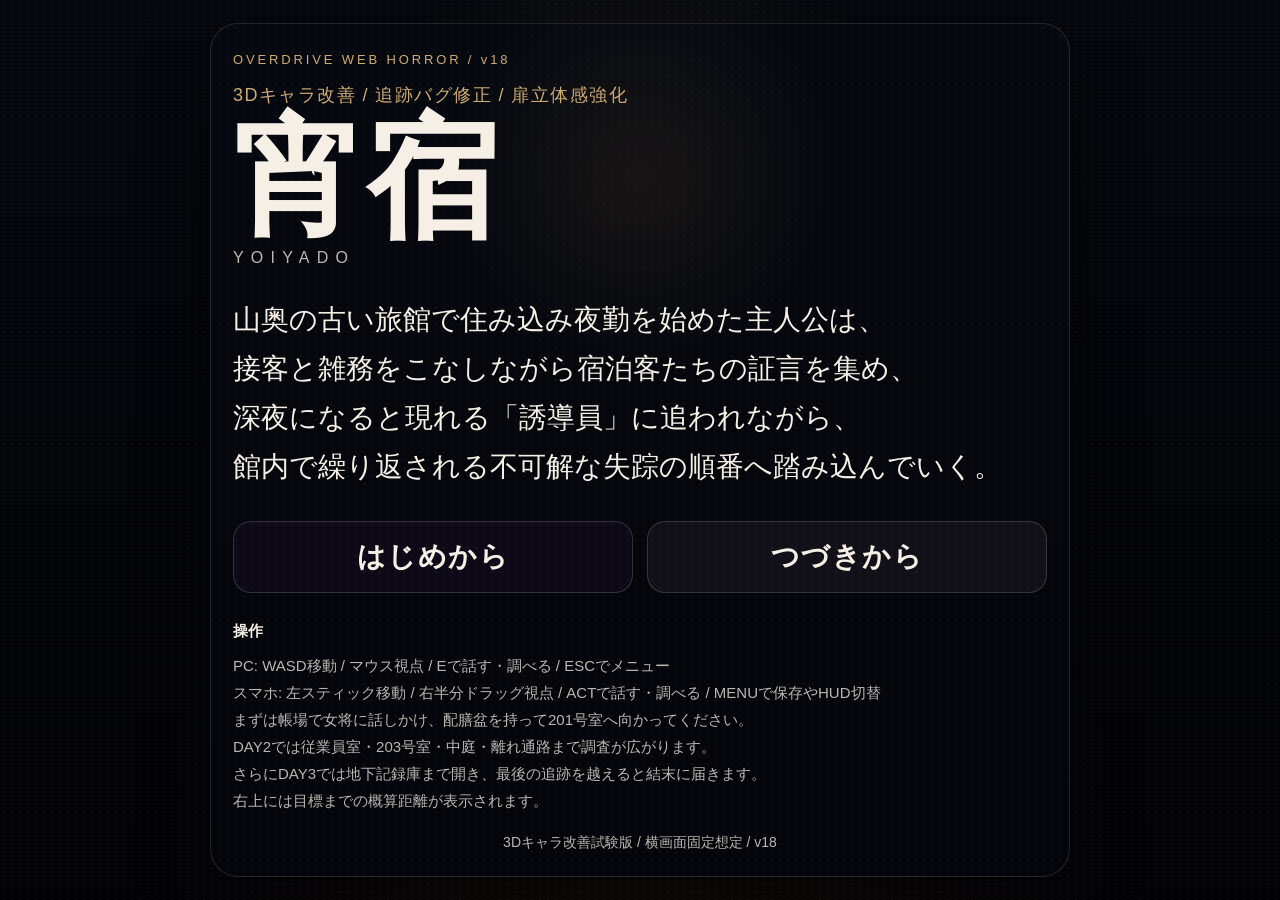
==== index.html @ 5b84409f "Add files via upload" ====
<!DOCTYPE html>
<html lang="ja">
<head>
  <meta charset="UTF-8" />
  <meta name="viewport" content="width=device-width, initial-scale=1.0, minimum-scale=1.0, maximum-scale=1.0, user-scalable=no, viewport-fit=cover, shrink-to-fit=no" />
  <title>宵宿 v18 Overdrive Web</title>
  <link rel="stylesheet" href="styles.css" />
</head>
<body class="title-body">
  <div class="title-screen-fixed">
    <div class="title-shell-fixed title-shell-v15">
      <div class="title-kicker">OVERDRIVE WEB HORROR / v18</div>
      <div class="title-sub">3Dキャラ改善 / 追跡バグ修正 / 扉立体感強化</div>
      <h1 class="title-logo">宵宿</h1>
      <div class="title-roman">YOIYADO</div>
      <p class="title-copy">
        山奥の古い旅館で住み込み夜勤を始めた主人公は、<br>
        接客と雑務をこなしながら宿泊客たちの証言を集め、<br>
        深夜になると現れる「誘導員」に追われながら、<br>
        館内で繰り返される不可解な失踪の順番へ踏み込んでいく。
      </p>
      <div class="title-actions">
        <a class="title-btn primary" href="play.html">はじめから</a>
        <a class="title-btn" href="play.html?continue=1">つづきから</a>
      </div>
      <div class="title-howto">
        <div class="title-howto-label">操作</div>
        PC: WASD移動 / マウス視点 / Eで話す・調べる / ESCでメニュー<br>
        スマホ: 左スティック移動 / 右半分ドラッグ視点 / ACTで話す・調べる / MENUで保存やHUD切替<br>
        まずは帳場で女将に話しかけ、配膳盆を持って201号室へ向かってください。<br>
        DAY2では従業員室・203号室・中庭・離れ通路まで調査が広がります。<br>
        さらにDAY3では地下記録庫まで開き、最後の追跡を越えると結末に届きます。<br>
        右上には目標までの概算距離が表示されます。
      </div>
      <div class="title-foot">3Dキャラ改善試験版 / 横画面固定想定 / v18</div>
    </div>
  </div>
</body>
</html>
---- styles.css ----
:root {
  --fg: #f5efe5;
  --muted: rgba(245, 239, 229, 0.76);
  --panel: rgba(6, 7, 13, 0.84);
  --panel-strong: rgba(7, 9, 16, 0.94);
  --border: rgba(255,255,255,0.12);
  --accent: #cfaa74;
  --gold: #f2d581;
  --danger: #d76464;
}
* { box-sizing: border-box; -webkit-tap-highlight-color: transparent; }
html, body {
  margin: 0; width: 100%; height: 100%; overflow: hidden; background: #000; color: var(--fg);
  font-family: -apple-system, BlinkMacSystemFont, "Hiragino Sans", "Yu Gothic", sans-serif;
  touch-action: none; overscroll-behavior: none;
  -webkit-user-select: none; user-select: none; -webkit-touch-callout: none;
}
body { position: fixed; inset: 0; }
.hidden { display: none !important; }

.title-body {
  background:
    radial-gradient(circle at 50% 20%, rgba(199, 158, 87, 0.11), transparent 28%),
    radial-gradient(circle at 50% 100%, rgba(84, 45, 25, 0.16), transparent 45%),
    linear-gradient(180deg, #05070d 0%, #020205 100%);
}
.title-body::before,
.play-body::before {
  content: ""; position: fixed; inset: 0; pointer-events: none; opacity: .16;
  background: repeating-linear-gradient(to bottom, rgba(255,255,255,.05) 0 1px, transparent 1px 4px);
}
.title-body::after,
.play-body::after {
  content: ""; position: fixed; inset: 0; pointer-events: none; opacity: .05;
  background-image: radial-gradient(circle, rgba(255,255,255,.8) 0 1px, transparent 1px);
  background-size: 8px 8px;
}
.title-screen-fixed {
  position: fixed; inset: 0; display: grid; place-items: center; padding: 18px;
}
.title-shell-fixed, .ending-card {
  width: min(100%, 860px); border-radius: 28px; background: var(--panel-strong); border: 1px solid var(--border);
  box-shadow: 0 18px 64px rgba(0,0,0,.52); padding: 28px 22px 24px;
}
.title-shell-v15 {
  background:
    radial-gradient(circle at 50% 18%, rgba(205, 155, 84, .08), transparent 24%),
    linear-gradient(180deg, rgba(6,9,16,.94), rgba(4,5,10,.98));
}
.title-kicker { font-size: 13px; letter-spacing: .22em; color: var(--accent); }
.title-sub { margin-top: 16px; color: var(--accent); font-size: 18px; letter-spacing: .08em; }
.title-logo { margin: 12px 0 0; font-size: clamp(64px, 12vw, 132px); line-height: .92; }
.title-roman { letter-spacing: .45em; font-size: 16px; color: var(--muted); margin-top: 8px; }
.title-copy { margin: 28px 0 0; font-size: clamp(18px, 2.7vw, 28px); line-height: 1.75; }
.title-actions { display: grid; grid-template-columns: 1fr 1fr; gap: 14px; margin-top: 30px; }
.title-actions.single { grid-template-columns: 1fr 1fr; }
.title-btn, .mini-btn, .act-btn, .menu-btn {
  text-decoration: none; color: var(--fg); border: 1px solid rgba(255,255,255,.16);
  background: rgba(18,16,26,.95); border-radius: 18px; display: inline-flex; align-items: center;
  justify-content: center; font-weight: 800; letter-spacing: .05em;
}
.title-btn { min-height: 72px; font-size: 28px; }
.title-btn.primary { background: rgba(14, 10, 24, 0.98); }
.title-howto { margin-top: 24px; color: var(--muted); line-height: 1.8; font-size: 15px; }
.title-howto-label { color: var(--fg); font-weight: 700; margin-bottom: 8px; }
.title-foot { margin-top: 20px; color: var(--muted); text-align: center; font-size: 14px; }

#gameCanvas {
  position: fixed; inset: 0; width: 100%; height: 100dvh; display: block; background: #020305;
  image-rendering: pixelated; image-rendering: crisp-edges; touch-action:none;
}
.hud-wrap { position: fixed; inset: 0; pointer-events: none; }
.hud-row {
  position: fixed; top: calc(env(safe-area-inset-top) + 12px); display: flex; gap: 8px; z-index: 20; pointer-events: auto;
}
.hud-row.left { left: 12px; flex-direction: column; }
.hud-row.right { right: 12px; }
.hud-row.right.stack { flex-direction: column; align-items: flex-end; }
.hud-row.center { left: 50%; transform: translateX(-50%); }
.hud-chip, .objective-box, .prompt-box, .dialogue-box, .status-box, .map-frame, .move-wrap, .look-hint, .menu-panel {
  background: var(--panel); border: 1px solid var(--border); box-shadow: 0 10px 32px rgba(0,0,0,.42); backdrop-filter: blur(4px);
}
.hud-chip { padding: 10px 12px; border-radius: 14px; font-size: 14px; letter-spacing: .08em; }
.hud-chip.subtle { color: var(--accent); }
.hud-chip.accent { color: var(--gold); }
.map-frame { border-radius: 18px; padding: 8px 10px 10px; }
.map-title { text-align: center; color: var(--muted); font-size: 11px; letter-spacing: .18em; margin-bottom: 4px; }
#miniMap { width: 320px; height: 120px; display: block; border-radius: 12px; background: rgba(0,0,0,.35); }
.objective-box {
  position: fixed; left: 50%; bottom: calc(env(safe-area-inset-bottom) + 110px); transform: translateX(-50%); z-index: 19;
  min-width: min(90vw, 760px); text-align: center; padding: 12px 16px; border-radius: 16px; font-size: 16px;
}
.prompt-box {
  position: fixed; left: 50%; bottom: calc(env(safe-area-inset-bottom) + 162px); transform: translateX(-50%); z-index: 19;
  padding: 10px 14px; border-radius: 14px; color: var(--gold);
}
.status-box {
  position: fixed; left: 50%; top: calc(env(safe-area-inset-top) + 112px); transform: translateX(-50%); z-index: 19;
  padding: 9px 12px; border-radius: 14px; font-size: 14px; color: var(--muted);
}
.dialogue-box {
  position: fixed; left: 12px; right: 12px; bottom: calc(env(safe-area-inset-bottom) + 10px); z-index: 24;
  pointer-events: auto; border-radius: 18px; padding: 14px;
}
.dialogue-layout { display: grid; grid-template-columns: 156px 1fr; gap: 14px; align-items: start; }
.portrait-canvas {
  width: 156px; height: 188px; border-radius: 14px; border: 1px solid rgba(255,255,255,.09);
  background: linear-gradient(180deg, rgba(23,28,39,.9), rgba(8,9,14,.95));
}
.dialogue-main { min-width: 0; }
.speaker-label { color: var(--accent); font-weight: 800; margin-bottom: 10px; }
.dialogue-text { font-size: 18px; line-height: 1.8; min-height: 96px; }
.dialogue-help { color: var(--muted); font-size: 13px; margin-top: 10px; }
.mini-btn { min-height: 48px; min-width: 88px; padding: 0 14px; font-size: 14px; pointer-events: auto; }
.distance-box {
  min-width: 128px; text-align: right; padding: 8px 12px; border-radius: 13px;
  background: rgba(6,7,13,.78); border: 1px solid rgba(255,255,255,.12);
  box-shadow: 0 10px 28px rgba(0,0,0,.38); color: var(--gold);
  font-size: 13px; letter-spacing: .08em; pointer-events: none;
}

.menu-panel {
  position: fixed; right: 12px; top: calc(env(safe-area-inset-top) + 68px); z-index: 25; border-radius: 18px; padding: 12px; width: 220px; pointer-events: auto;
}
.menu-title { color: var(--accent); font-weight: 800; margin-bottom: 10px; letter-spacing: .08em; }
.menu-grid { display: grid; grid-template-columns: 1fr 1fr; gap: 10px; }
.menu-btn { min-height: 48px; font-size: 14px; }
.menu-btn.link { text-decoration: none; }
.touch-ui.landscape {
  position: fixed; left: 12px; right: 12px; bottom: calc(env(safe-area-inset-bottom) + 10px); z-index: 18;
  display: flex; justify-content: space-between; align-items: flex-end; pointer-events: none;
}
.move-wrap { width: 156px; padding: 10px; border-radius: 22px; pointer-events: auto; }
.stick-title { color: var(--muted); font-size: 12px; letter-spacing: .16em; margin-bottom: 8px; }
.stick-pad {
  width: 134px; height: 134px; border-radius: 50%; border: 1px solid rgba(255,255,255,.09);
  position: relative; background: rgba(255,255,255,.03);
}
.stick-knob {
  width: 58px; height: 58px; border-radius: 50%; position: absolute; left: 50%; top: 50%; transform: translate(-50%, -50%);
  background: rgba(255,255,255,.08); border: 1px solid rgba(255,255,255,.08);
}
.right-ui { display: flex; flex-direction: column; gap: 10px; align-items: flex-end; pointer-events: auto; }
.look-hint { padding: 10px 12px; border-radius: 14px; font-size: 13px; color: var(--muted); }
.act-btn { width: 126px; height: 76px; font-size: 30px; pointer-events: auto; }
.ending-screen { position: fixed; inset: 0; background: rgba(0,0,0,.74); display: grid; place-items: center; z-index: 40; padding: 18px; }

.hud-minimal #miniMapWrap,
.hud-minimal #objectiveBox,
.hud-minimal #statusBox,
.hud-minimal .hud-row.left,
.hud-minimal .look-hint,
.hud-minimal #distanceBox { display: none; }

@media (max-width: 900px) {
  .title-actions, .title-actions.single { grid-template-columns: 1fr; }
  .hud-row.center { left: auto; right: 12px; transform: none; top: calc(env(safe-area-inset-top) + 66px); }
  #miniMap { width: 220px; height: 84px; }
  .map-frame { padding: 7px 8px 8px; }
  .objective-box { width: calc(100vw - 24px); min-width: auto; font-size: 15px; }
  .dialogue-layout { grid-template-columns: 92px 1fr; gap: 10px; }
  .portrait-canvas { width: 92px; height: 112px; }
  .dialogue-text { font-size: 16px; min-height: 82px; }
}
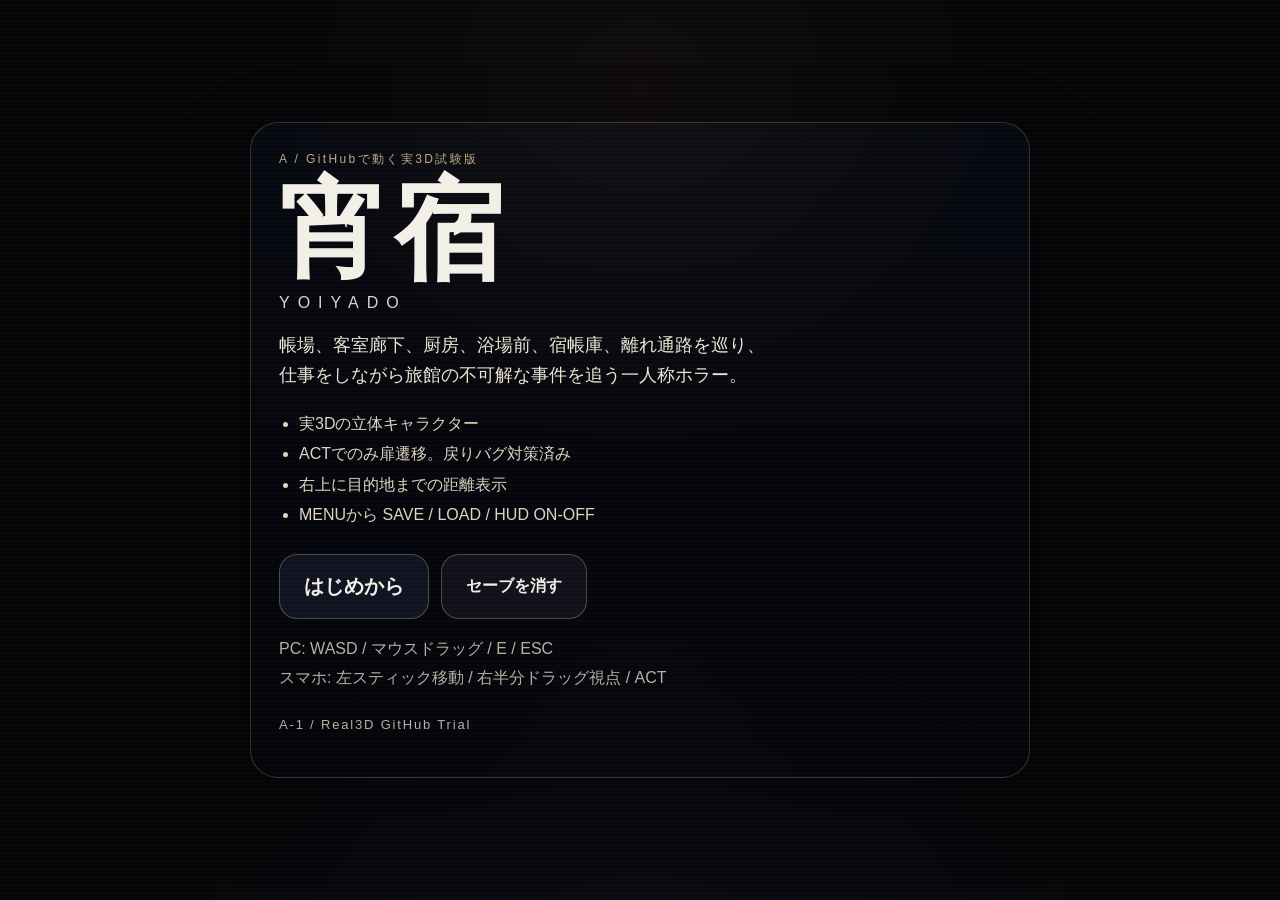
==== commit 6c4f21fa: "Add files via upload" ====
--- a/index.html
+++ b/index.html
@@ -1,39 +1,38 @@
-<!DOCTYPE html>
+<!doctype html>
 <html lang="ja">
 <head>
-  <meta charset="UTF-8" />
-  <meta name="viewport" content="width=device-width, initial-scale=1.0, minimum-scale=1.0, maximum-scale=1.0, user-scalable=no, viewport-fit=cover, shrink-to-fit=no" />
-  <title>宵宿 v18 Overdrive Web</title>
-  <link rel="stylesheet" href="styles.css" />
+  <meta charset="utf-8">
+  <meta name="viewport" content="width=device-width, initial-scale=1, maximum-scale=1, user-scalable=no, viewport-fit=cover">
+  <title>宵宿 A-1 Real3D Test</title>
+  <link rel="stylesheet" href="styles.css">
 </head>
 <body class="title-body">
-  <div class="title-screen-fixed">
-    <div class="title-shell-fixed title-shell-v15">
-      <div class="title-kicker">OVERDRIVE WEB HORROR / v18</div>
-      <div class="title-sub">3Dキャラ改善 / 追跡バグ修正 / 扉立体感強化</div>
-      <h1 class="title-logo">宵宿</h1>
-      <div class="title-roman">YOIYADO</div>
-      <p class="title-copy">
-        山奥の古い旅館で住み込み夜勤を始めた主人公は、<br>
-        接客と雑務をこなしながら宿泊客たちの証言を集め、<br>
-        深夜になると現れる「誘導員」に追われながら、<br>
-        館内で繰り返される不可解な失踪の順番へ踏み込んでいく。
-      </p>
+  <div class="crt"></div>
+  <main class="title-shell">
+    <div class="title-card">
+      <p class="eyebrow">A / GitHubで動く実3D試験版</p>
+      <h1>宵宿</h1>
+      <p class="roman">YOIYADO</p>
+      <p class="lead">帳場、客室廊下、厨房、浴場前、宿帳庫、離れ通路を巡り、<br>仕事をしながら旅館の不可解な事件を追う一人称ホラー。</p>
+      <ul class="feature-list">
+        <li>実3Dの立体キャラクター</li>
+        <li>ACTでのみ扉遷移。戻りバグ対策済み</li>
+        <li>右上に目的地までの距離表示</li>
+        <li>MENUから SAVE / LOAD / HUD ON-OFF</li>
+      </ul>
       <div class="title-actions">
-        <a class="title-btn primary" href="play.html">はじめから</a>
-        <a class="title-btn" href="play.html?continue=1">つづきから</a>
+        <a class="main-btn" href="play.html">はじめから</a>
+        <button class="sub-btn" id="wipe-save">セーブを消す</button>
       </div>
-      <div class="title-howto">
-        <div class="title-howto-label">操作</div>
-        PC: WASD移動 / マウス視点 / Eで話す・調べる / ESCでメニュー<br>
-        スマホ: 左スティック移動 / 右半分ドラッグ視点 / ACTで話す・調べる / MENUで保存やHUD切替<br>
-        まずは帳場で女将に話しかけ、配膳盆を持って201号室へ向かってください。<br>
-        DAY2では従業員室・203号室・中庭・離れ通路まで調査が広がります。<br>
-        さらにDAY3では地下記録庫まで開き、最後の追跡を越えると結末に届きます。<br>
-        右上には目標までの概算距離が表示されます。
-      </div>
-      <div class="title-foot">3Dキャラ改善試験版 / 横画面固定想定 / v18</div>
+      <p class="hint">PC: WASD / マウスドラッグ / E / ESC<br>スマホ: 左スティック移動 / 右半分ドラッグ視点 / ACT</p>
+      <p class="version">A-1 / Real3D GitHub Trial</p>
     </div>
-  </div>
+  </main>
+  <script>
+    document.getElementById('wipe-save').addEventListener('click', function(){
+      localStorage.removeItem('yoiyado_real3d_a1');
+      alert('セーブを削除しました');
+    });
+  </script>
 </body>
 </html>
--- a/styles.css
+++ b/styles.css
@@ -1,165 +1,89 @@
+:root{
+  --bg:#050507;
+  --panel:rgba(6,8,15,.82);
+  --panel-2:rgba(10,12,22,.92);
+  --line:rgba(177,162,122,.28);
+  --text:#f2efe6;
+  --sub:#bfa883;
+  --accent:#d6c18f;
+  --danger:#d06b60;
+  --safe-top:env(safe-area-inset-top, 0px);
+  --safe-bottom:env(safe-area-inset-bottom, 0px);
+  --safe-left:env(safe-area-inset-left, 0px);
+  --safe-right:env(safe-area-inset-right, 0px);
+}
+*{box-sizing:border-box; -webkit-tap-highlight-color:transparent; touch-action:manipulation;}
+html,body{margin:0; padding:0; width:100%; height:100%; overflow:hidden; background:var(--bg); color:var(--text); font-family:-apple-system,BlinkMacSystemFont,"Hiragino Sans","Yu Gothic UI",sans-serif;}
+body{overscroll-behavior:none;}
+.title-body,.play-body{position:relative;}
+.crt{pointer-events:none; position:fixed; inset:0; background:
+  repeating-linear-gradient(180deg, rgba(255,255,255,.02) 0 2px, rgba(0,0,0,0) 2px 4px),
+  radial-gradient(circle at 50% 10%, rgba(255,164,96,.06), transparent 35%),
+  radial-gradient(circle at 50% 120%, rgba(60,74,130,.14), transparent 45%);
+  mix-blend-mode:screen; opacity:.65; z-index:4;
+}
+.title-shell{position:relative; z-index:2; display:grid; place-items:center; min-height:100%; padding:24px;}
+.title-card{max-width:780px; width:min(92vw,780px); padding:28px; border:1px solid var(--line); border-radius:28px; background:linear-gradient(180deg, rgba(7,9,17,.95), rgba(3,4,8,.92)); box-shadow:0 30px 80px rgba(0,0,0,.45);}
+.eyebrow{margin:0 0 8px; letter-spacing:.2em; color:var(--sub); font-size:12px;}
+.title-card h1{font-size:clamp(56px,12vw,110px); margin:0; line-height:1; letter-spacing:.04em;}
+.roman{margin:8px 0 18px; letter-spacing:.5em; color:#d8d4c8;}
+.lead{font-size:18px; line-height:1.7; color:#ece5d5;}
+.feature-list{padding-left:20px; line-height:1.9; color:#dfd4bf;}
+.title-actions{display:flex; gap:12px; flex-wrap:wrap; margin-top:24px;}
+.main-btn,.sub-btn{appearance:none; border:none; cursor:pointer; text-decoration:none; color:var(--text); background:rgba(16,19,34,.95); border:1px solid rgba(216,193,143,.32); border-radius:18px; padding:18px 24px; font-size:20px; font-weight:700;}
+.sub-btn{background:rgba(17,18,26,.9); font-size:16px;}
+.hint,.version{color:#b7b0a1; line-height:1.8;}
+.version{margin-top:20px; font-size:13px; letter-spacing:.14em;}
 
-:root {
-  --fg: #f5efe5;
-  --muted: rgba(245, 239, 229, 0.76);
-  --panel: rgba(6, 7, 13, 0.84);
-  --panel-strong: rgba(7, 9, 16, 0.94);
-  --border: rgba(255,255,255,0.12);
-  --accent: #cfaa74;
-  --gold: #f2d581;
-  --danger: #d76464;
+#game-root{position:fixed; inset:0; overflow:hidden; background:#020306;}
+#game-canvas{position:absolute; inset:0; width:100%; height:100%; display:block;}
+.hud{position:absolute; inset:0; z-index:3; pointer-events:none;}
+.hud-left,.hud-right{position:absolute; top:calc(var(--safe-top) + 14px); display:flex; gap:10px; align-items:flex-start;}
+.hud-left{left:calc(var(--safe-left) + 14px); flex-direction:column;}
+.hud-right{right:calc(var(--safe-right) + 14px); flex-direction:column; align-items:flex-end;}
+.badge,.distance-pill,.menu-btn,.objective-panel,.prompt,.menu-card,.dialogue,.joystick-base,.act-btn,.look-zone,#minimap{backdrop-filter:blur(10px); background:var(--panel); border:1px solid var(--line); box-shadow:0 16px 34px rgba(0,0,0,.28);}
+.badge{padding:12px 16px; border-radius:18px; min-width:116px; font-weight:700; text-align:center;}
+.badge.secondary{color:#e5d1ad;}
+.distance-pill{padding:10px 14px; border-radius:18px; font-weight:700; font-size:16px; color:#f0d68e;}
+.menu-btn{pointer-events:auto; appearance:none; border:none; color:var(--text); padding:14px 22px; border-radius:18px; font-weight:800; font-size:16px; cursor:pointer;}
+.objective-panel{position:absolute; left:calc(var(--safe-left) + 18px); bottom:calc(var(--safe-bottom) + 142px); width:min(440px, calc(100vw - 172px)); padding:16px 18px; border-radius:20px;}
+.objective-title{font-size:12px; letter-spacing:.18em; color:var(--sub); margin-bottom:8px;}
+.objective-text{font-size:24px; font-weight:800; line-height:1.35;}
+.objective-sub{margin-top:6px; color:#cbc0a7;}
+.prompt{position:absolute; left:50%; bottom:calc(var(--safe-bottom) + 30px); transform:translateX(-50%); min-width:220px; padding:12px 20px; border-radius:999px; text-align:center; font-weight:700; opacity:0; transition:.18s ease;}
+.prompt.show{opacity:1;}
+#minimap{position:absolute; top:calc(var(--safe-top) + 86px); right:calc(var(--safe-right) + 14px); width:220px; height:130px; border-radius:22px; padding:0;}
+.joystick-zone{position:absolute; z-index:3; left:calc(var(--safe-left) + 18px); bottom:calc(var(--safe-bottom) + 18px); width:150px; height:150px; pointer-events:auto; touch-action:none;}
+.move-label{position:absolute; left:14px; top:10px; color:#cbc3b2; font-size:13px; letter-spacing:.18em;}
+.joystick-base{position:absolute; inset:0; border-radius:28px; display:grid; place-items:center;}
+.joystick-knob{width:56px; height:56px; border-radius:50%; background:rgba(255,255,255,.12); border:1px solid rgba(255,255,255,.16); transform:translate3d(0,0,0);}
+.look-zone{position:absolute; z-index:3; right:calc(var(--safe-right) + 118px); bottom:calc(var(--safe-bottom) + 22px); width:118px; height:64px; border-radius:20px; display:grid; place-items:center; color:#b9b1a2; font-size:13px; letter-spacing:.16em; pointer-events:none;}
+.act-btn{position:absolute; z-index:3; right:calc(var(--safe-right) + 18px); bottom:calc(var(--safe-bottom) + 18px); width:150px; height:92px; border-radius:26px; pointer-events:auto; appearance:none; border:none; color:var(--text); font-size:40px; font-weight:900; letter-spacing:.04em;}
+.dialogue{position:absolute; left:18px; right:18px; bottom:calc(var(--safe-bottom) + 18px); z-index:5; pointer-events:auto; border-radius:24px; display:grid; grid-template-columns:130px 1fr; overflow:hidden;}
+.portrait{min-height:180px; background:linear-gradient(180deg, rgba(58,61,80,.65), rgba(14,16,24,.8)); display:grid; place-items:center;}
+.dialogue-box{padding:18px 20px 22px;}
+.dialogue-name{font-size:18px; color:var(--accent); font-weight:800; margin-bottom:8px;}
+.dialogue-text{font-size:24px; line-height:1.6; white-space:pre-wrap;}
+.dialogue-continue{margin-top:10px; color:#b8afa0; font-size:14px;}
+.overlay{position:absolute; inset:0; z-index:6; display:grid; place-items:center; background:rgba(0,0,0,.42);}
+.menu-card{width:min(92vw,420px); padding:28px; border-radius:26px; text-align:center; background:var(--panel-2);}
+.menu-card h2{margin:0 0 16px; font-size:30px;}
+.menu-card p{line-height:1.8; color:#d5c7b3;}
+.menu-card button{appearance:none; display:block; width:100%; margin-top:10px; padding:16px 18px; border-radius:18px; border:1px solid rgba(216,193,143,.32); background:rgba(17,19,30,.96); color:var(--text); font-size:18px; font-weight:800;}
+.hidden{display:none !important;}
+
+@media (max-width: 900px){
+  .title-card{padding:24px 18px 20px;}
+  .lead{font-size:16px;}
+  .feature-list{font-size:14px;}
+  .objective-panel{width:min(100vw - 190px, 420px); bottom:calc(var(--safe-bottom) + 130px);}
+  .objective-text{font-size:18px;}
+  #minimap{width:180px; height:108px;}
+  .distance-pill{font-size:14px;}
+  .act-btn{width:122px; height:82px; font-size:34px;}
+  .look-zone{right:calc(var(--safe-right) + 98px); width:94px; font-size:11px;}
+  .joystick-zone{width:136px; height:136px;}
+  .dialogue{grid-template-columns:96px 1fr;}
+  .portrait{min-height:142px;}
+  .dialogue-text{font-size:18px;}
 }
-* { box-sizing: border-box; -webkit-tap-highlight-color: transparent; }
-html, body {
-  margin: 0; width: 100%; height: 100%; overflow: hidden; background: #000; color: var(--fg);
-  font-family: -apple-system, BlinkMacSystemFont, "Hiragino Sans", "Yu Gothic", sans-serif;
-  touch-action: none; overscroll-behavior: none;
-  -webkit-user-select: none; user-select: none; -webkit-touch-callout: none;
-}
-body { position: fixed; inset: 0; }
-.hidden { display: none !important; }
-
-.title-body {
-  background:
-    radial-gradient(circle at 50% 20%, rgba(199, 158, 87, 0.11), transparent 28%),
-    radial-gradient(circle at 50% 100%, rgba(84, 45, 25, 0.16), transparent 45%),
-    linear-gradient(180deg, #05070d 0%, #020205 100%);
-}
-.title-body::before,
-.play-body::before {
-  content: ""; position: fixed; inset: 0; pointer-events: none; opacity: .16;
-  background: repeating-linear-gradient(to bottom, rgba(255,255,255,.05) 0 1px, transparent 1px 4px);
-}
-.title-body::after,
-.play-body::after {
-  content: ""; position: fixed; inset: 0; pointer-events: none; opacity: .05;
-  background-image: radial-gradient(circle, rgba(255,255,255,.8) 0 1px, transparent 1px);
-  background-size: 8px 8px;
-}
-.title-screen-fixed {
-  position: fixed; inset: 0; display: grid; place-items: center; padding: 18px;
-}
-.title-shell-fixed, .ending-card {
-  width: min(100%, 860px); border-radius: 28px; background: var(--panel-strong); border: 1px solid var(--border);
-  box-shadow: 0 18px 64px rgba(0,0,0,.52); padding: 28px 22px 24px;
-}
-.title-shell-v15 {
-  background:
-    radial-gradient(circle at 50% 18%, rgba(205, 155, 84, .08), transparent 24%),
-    linear-gradient(180deg, rgba(6,9,16,.94), rgba(4,5,10,.98));
-}
-.title-kicker { font-size: 13px; letter-spacing: .22em; color: var(--accent); }
-.title-sub { margin-top: 16px; color: var(--accent); font-size: 18px; letter-spacing: .08em; }
-.title-logo { margin: 12px 0 0; font-size: clamp(64px, 12vw, 132px); line-height: .92; }
-.title-roman { letter-spacing: .45em; font-size: 16px; color: var(--muted); margin-top: 8px; }
-.title-copy { margin: 28px 0 0; font-size: clamp(18px, 2.7vw, 28px); line-height: 1.75; }
-.title-actions { display: grid; grid-template-columns: 1fr 1fr; gap: 14px; margin-top: 30px; }
-.title-actions.single { grid-template-columns: 1fr 1fr; }
-.title-btn, .mini-btn, .act-btn, .menu-btn {
-  text-decoration: none; color: var(--fg); border: 1px solid rgba(255,255,255,.16);
-  background: rgba(18,16,26,.95); border-radius: 18px; display: inline-flex; align-items: center;
-  justify-content: center; font-weight: 800; letter-spacing: .05em;
-}
-.title-btn { min-height: 72px; font-size: 28px; }
-.title-btn.primary { background: rgba(14, 10, 24, 0.98); }
-.title-howto { margin-top: 24px; color: var(--muted); line-height: 1.8; font-size: 15px; }
-.title-howto-label { color: var(--fg); font-weight: 700; margin-bottom: 8px; }
-.title-foot { margin-top: 20px; color: var(--muted); text-align: center; font-size: 14px; }
-
-#gameCanvas {
-  position: fixed; inset: 0; width: 100%; height: 100dvh; display: block; background: #020305;
-  image-rendering: pixelated; image-rendering: crisp-edges; touch-action:none;
-}
-.hud-wrap { position: fixed; inset: 0; pointer-events: none; }
-.hud-row {
-  position: fixed; top: calc(env(safe-area-inset-top) + 12px); display: flex; gap: 8px; z-index: 20; pointer-events: auto;
-}
-.hud-row.left { left: 12px; flex-direction: column; }
-.hud-row.right { right: 12px; }
-.hud-row.right.stack { flex-direction: column; align-items: flex-end; }
-.hud-row.center { left: 50%; transform: translateX(-50%); }
-.hud-chip, .objective-box, .prompt-box, .dialogue-box, .status-box, .map-frame, .move-wrap, .look-hint, .menu-panel {
-  background: var(--panel); border: 1px solid var(--border); box-shadow: 0 10px 32px rgba(0,0,0,.42); backdrop-filter: blur(4px);
-}
-.hud-chip { padding: 10px 12px; border-radius: 14px; font-size: 14px; letter-spacing: .08em; }
-.hud-chip.subtle { color: var(--accent); }
-.hud-chip.accent { color: var(--gold); }
-.map-frame { border-radius: 18px; padding: 8px 10px 10px; }
-.map-title { text-align: center; color: var(--muted); font-size: 11px; letter-spacing: .18em; margin-bottom: 4px; }
-#miniMap { width: 320px; height: 120px; display: block; border-radius: 12px; background: rgba(0,0,0,.35); }
-.objective-box {
-  position: fixed; left: 50%; bottom: calc(env(safe-area-inset-bottom) + 110px); transform: translateX(-50%); z-index: 19;
-  min-width: min(90vw, 760px); text-align: center; padding: 12px 16px; border-radius: 16px; font-size: 16px;
-}
-.prompt-box {
-  position: fixed; left: 50%; bottom: calc(env(safe-area-inset-bottom) + 162px); transform: translateX(-50%); z-index: 19;
-  padding: 10px 14px; border-radius: 14px; color: var(--gold);
-}
-.status-box {
-  position: fixed; left: 50%; top: calc(env(safe-area-inset-top) + 112px); transform: translateX(-50%); z-index: 19;
-  padding: 9px 12px; border-radius: 14px; font-size: 14px; color: var(--muted);
-}
-.dialogue-box {
-  position: fixed; left: 12px; right: 12px; bottom: calc(env(safe-area-inset-bottom) + 10px); z-index: 24;
-  pointer-events: auto; border-radius: 18px; padding: 14px;
-}
-.dialogue-layout { display: grid; grid-template-columns: 156px 1fr; gap: 14px; align-items: start; }
-.portrait-canvas {
-  width: 156px; height: 188px; border-radius: 14px; border: 1px solid rgba(255,255,255,.09);
-  background: linear-gradient(180deg, rgba(23,28,39,.9), rgba(8,9,14,.95));
-}
-.dialogue-main { min-width: 0; }
-.speaker-label { color: var(--accent); font-weight: 800; margin-bottom: 10px; }
-.dialogue-text { font-size: 18px; line-height: 1.8; min-height: 96px; }
-.dialogue-help { color: var(--muted); font-size: 13px; margin-top: 10px; }
-.mini-btn { min-height: 48px; min-width: 88px; padding: 0 14px; font-size: 14px; pointer-events: auto; }
-.distance-box {
-  min-width: 128px; text-align: right; padding: 8px 12px; border-radius: 13px;
-  background: rgba(6,7,13,.78); border: 1px solid rgba(255,255,255,.12);
-  box-shadow: 0 10px 28px rgba(0,0,0,.38); color: var(--gold);
-  font-size: 13px; letter-spacing: .08em; pointer-events: none;
-}
-
-.menu-panel {
-  position: fixed; right: 12px; top: calc(env(safe-area-inset-top) + 68px); z-index: 25; border-radius: 18px; padding: 12px; width: 220px; pointer-events: auto;
-}
-.menu-title { color: var(--accent); font-weight: 800; margin-bottom: 10px; letter-spacing: .08em; }
-.menu-grid { display: grid; grid-template-columns: 1fr 1fr; gap: 10px; }
-.menu-btn { min-height: 48px; font-size: 14px; }
-.menu-btn.link { text-decoration: none; }
-.touch-ui.landscape {
-  position: fixed; left: 12px; right: 12px; bottom: calc(env(safe-area-inset-bottom) + 10px); z-index: 18;
-  display: flex; justify-content: space-between; align-items: flex-end; pointer-events: none;
-}
-.move-wrap { width: 156px; padding: 10px; border-radius: 22px; pointer-events: auto; }
-.stick-title { color: var(--muted); font-size: 12px; letter-spacing: .16em; margin-bottom: 8px; }
-.stick-pad {
-  width: 134px; height: 134px; border-radius: 50%; border: 1px solid rgba(255,255,255,.09);
-  position: relative; background: rgba(255,255,255,.03);
-}
-.stick-knob {
-  width: 58px; height: 58px; border-radius: 50%; position: absolute; left: 50%; top: 50%; transform: translate(-50%, -50%);
-  background: rgba(255,255,255,.08); border: 1px solid rgba(255,255,255,.08);
-}
-.right-ui { display: flex; flex-direction: column; gap: 10px; align-items: flex-end; pointer-events: auto; }
-.look-hint { padding: 10px 12px; border-radius: 14px; font-size: 13px; color: var(--muted); }
-.act-btn { width: 126px; height: 76px; font-size: 30px; pointer-events: auto; }
-.ending-screen { position: fixed; inset: 0; background: rgba(0,0,0,.74); display: grid; place-items: center; z-index: 40; padding: 18px; }
-
-.hud-minimal #miniMapWrap,
-.hud-minimal #objectiveBox,
-.hud-minimal #statusBox,
-.hud-minimal .hud-row.left,
-.hud-minimal .look-hint,
-.hud-minimal #distanceBox { display: none; }
-
-@media (max-width: 900px) {
-  .title-actions, .title-actions.single { grid-template-columns: 1fr; }
-  .hud-row.center { left: auto; right: 12px; transform: none; top: calc(env(safe-area-inset-top) + 66px); }
-  #miniMap { width: 220px; height: 84px; }
-  .map-frame { padding: 7px 8px 8px; }
-  .objective-box { width: calc(100vw - 24px); min-width: auto; font-size: 15px; }
-  .dialogue-layout { grid-template-columns: 92px 1fr; gap: 10px; }
-  .portrait-canvas { width: 92px; height: 112px; }
-  .dialogue-text { font-size: 16px; min-height: 82px; }
-}
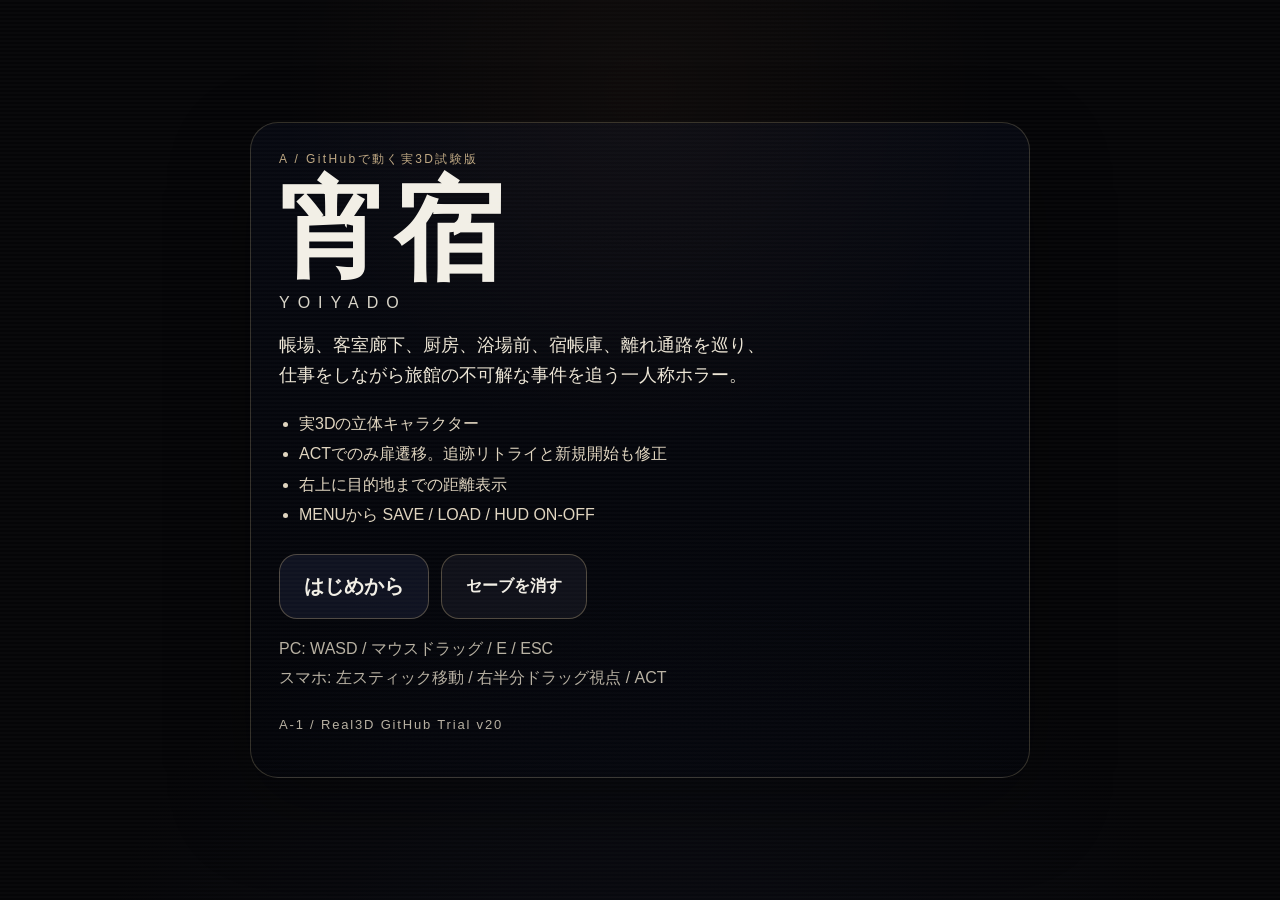
==== commit af18ed8b: "Add files via upload" ====
--- a/index.html
+++ b/index.html
@@ -16,21 +16,21 @@
       <p class="lead">帳場、客室廊下、厨房、浴場前、宿帳庫、離れ通路を巡り、<br>仕事をしながら旅館の不可解な事件を追う一人称ホラー。</p>
       <ul class="feature-list">
         <li>実3Dの立体キャラクター</li>
-        <li>ACTでのみ扉遷移。戻りバグ対策済み</li>
+        <li>ACTでのみ扉遷移。追跡リトライと新規開始も修正</li>
         <li>右上に目的地までの距離表示</li>
         <li>MENUから SAVE / LOAD / HUD ON-OFF</li>
       </ul>
       <div class="title-actions">
-        <a class="main-btn" href="play.html">はじめから</a>
+        <a class="main-btn" href="play.html?new=1">はじめから</a>
         <button class="sub-btn" id="wipe-save">セーブを消す</button>
       </div>
       <p class="hint">PC: WASD / マウスドラッグ / E / ESC<br>スマホ: 左スティック移動 / 右半分ドラッグ視点 / ACT</p>
-      <p class="version">A-1 / Real3D GitHub Trial</p>
+      <p class="version">A-1 / Real3D GitHub Trial v20</p>
     </div>
   </main>
   <script>
     document.getElementById('wipe-save').addEventListener('click', function(){
-      localStorage.removeItem('yoiyado_real3d_a1');
+      localStorage.removeItem('yoiyado_real3d_a1_v20');
       alert('セーブを削除しました');
     });
   </script>
--- a/styles.css
+++ b/styles.css
@@ -42,10 +42,11 @@
 .hud-left{left:calc(var(--safe-left) + 14px); flex-direction:column;}
 .hud-right{right:calc(var(--safe-right) + 14px); flex-direction:column; align-items:flex-end;}
 .badge,.distance-pill,.menu-btn,.objective-panel,.prompt,.menu-card,.dialogue,.joystick-base,.act-btn,.look-zone,#minimap{backdrop-filter:blur(10px); background:var(--panel); border:1px solid var(--line); box-shadow:0 16px 34px rgba(0,0,0,.28);}
-.badge{padding:12px 16px; border-radius:18px; min-width:116px; font-weight:700; text-align:center;}
-.badge.secondary{color:#e5d1ad;}
-.distance-pill{padding:10px 14px; border-radius:18px; font-weight:700; font-size:16px; color:#f0d68e;}
-.menu-btn{pointer-events:auto; appearance:none; border:none; color:var(--text); padding:14px 22px; border-radius:18px; font-weight:800; font-size:16px; cursor:pointer;}
+.badge{padding:8px 10px; border-radius:14px; min-width:76px; font-weight:700; text-align:center; font-size:13px;}
+.badge.secondary{color:#e5d1ad; opacity:.92;}
+#objective-panel,#minimap{display:none !important;}
+.distance-pill{padding:10px 14px; border-radius:18px; font-weight:700; font-size:16px; color:#f0d68e; max-width:min(58vw, 320px); white-space:nowrap; overflow:hidden; text-overflow:ellipsis;}
+.menu-btn{pointer-events:auto; appearance:none; border:none; color:var(--text); padding:12px 20px; border-radius:18px; font-weight:800; font-size:16px; cursor:pointer;}
 .objective-panel{position:absolute; left:calc(var(--safe-left) + 18px); bottom:calc(var(--safe-bottom) + 142px); width:min(440px, calc(100vw - 172px)); padding:16px 18px; border-radius:20px;}
 .objective-title{font-size:12px; letter-spacing:.18em; color:var(--sub); margin-bottom:8px;}
 .objective-text{font-size:24px; font-weight:800; line-height:1.35;}
@@ -54,11 +55,11 @@
 .prompt.show{opacity:1;}
 #minimap{position:absolute; top:calc(var(--safe-top) + 86px); right:calc(var(--safe-right) + 14px); width:220px; height:130px; border-radius:22px; padding:0;}
 .joystick-zone{position:absolute; z-index:3; left:calc(var(--safe-left) + 18px); bottom:calc(var(--safe-bottom) + 18px); width:150px; height:150px; pointer-events:auto; touch-action:none;}
-.move-label{position:absolute; left:14px; top:10px; color:#cbc3b2; font-size:13px; letter-spacing:.18em;}
-.joystick-base{position:absolute; inset:0; border-radius:28px; display:grid; place-items:center;}
-.joystick-knob{width:56px; height:56px; border-radius:50%; background:rgba(255,255,255,.12); border:1px solid rgba(255,255,255,.16); transform:translate3d(0,0,0);}
-.look-zone{position:absolute; z-index:3; right:calc(var(--safe-right) + 118px); bottom:calc(var(--safe-bottom) + 22px); width:118px; height:64px; border-radius:20px; display:grid; place-items:center; color:#b9b1a2; font-size:13px; letter-spacing:.16em; pointer-events:none;}
-.act-btn{position:absolute; z-index:3; right:calc(var(--safe-right) + 18px); bottom:calc(var(--safe-bottom) + 18px); width:150px; height:92px; border-radius:26px; pointer-events:auto; appearance:none; border:none; color:var(--text); font-size:40px; font-weight:900; letter-spacing:.04em;}
+.move-label{position:absolute; left:14px; top:10px; color:rgba(203,195,178,.62); font-size:12px; letter-spacing:.18em;}
+.joystick-base{position:absolute; inset:0; border-radius:28px; display:grid; place-items:center; background:rgba(6,8,15,.28); border:1px solid rgba(177,162,122,.14); box-shadow:0 10px 22px rgba(0,0,0,.14);} 
+.joystick-knob{width:56px; height:56px; border-radius:50%; background:rgba(255,255,255,.16); border:1px solid rgba(255,255,255,.18); transform:translate3d(0,0,0);} 
+.look-zone{position:absolute; z-index:3; right:calc(var(--safe-right) + 118px); bottom:calc(var(--safe-bottom) + 22px); width:118px; height:64px; border-radius:20px; display:grid; place-items:center; color:rgba(185,177,162,.38); font-size:11px; letter-spacing:.16em; pointer-events:none; background:rgba(6,8,15,.06); border:1px solid rgba(177,162,122,.05);} 
+.act-btn{position:absolute; z-index:3; right:calc(var(--safe-right) + 18px); bottom:calc(var(--safe-bottom) + 18px); width:150px; height:92px; border-radius:26px; pointer-events:auto; appearance:none; border:none; color:rgba(255,255,255,.94); font-size:40px; font-weight:900; letter-spacing:.04em; background:rgba(6,8,15,.30); border:1px solid rgba(177,162,122,.14); box-shadow:0 10px 22px rgba(0,0,0,.14);} 
 .dialogue{position:absolute; left:18px; right:18px; bottom:calc(var(--safe-bottom) + 18px); z-index:5; pointer-events:auto; border-radius:24px; display:grid; grid-template-columns:130px 1fr; overflow:hidden;}
 .portrait{min-height:180px; background:linear-gradient(180deg, rgba(58,61,80,.65), rgba(14,16,24,.8)); display:grid; place-items:center;}
 .dialogue-box{padding:18px 20px 22px;}
@@ -76,12 +77,10 @@
   .title-card{padding:24px 18px 20px;}
   .lead{font-size:16px;}
   .feature-list{font-size:14px;}
-  .objective-panel{width:min(100vw - 190px, 420px); bottom:calc(var(--safe-bottom) + 130px);}
-  .objective-text{font-size:18px;}
-  #minimap{width:180px; height:108px;}
-  .distance-pill{font-size:14px;}
+  .distance-pill{font-size:14px; max-width:58vw;}
+  .badge{min-width:76px; padding:8px 10px; font-size:13px;}
   .act-btn{width:122px; height:82px; font-size:34px;}
-  .look-zone{right:calc(var(--safe-right) + 98px); width:94px; font-size:11px;}
+  .look-zone{right:calc(var(--safe-right) + 98px); width:94px; font-size:10px;}
   .joystick-zone{width:136px; height:136px;}
   .dialogue{grid-template-columns:96px 1fr;}
   .portrait{min-height:142px;}
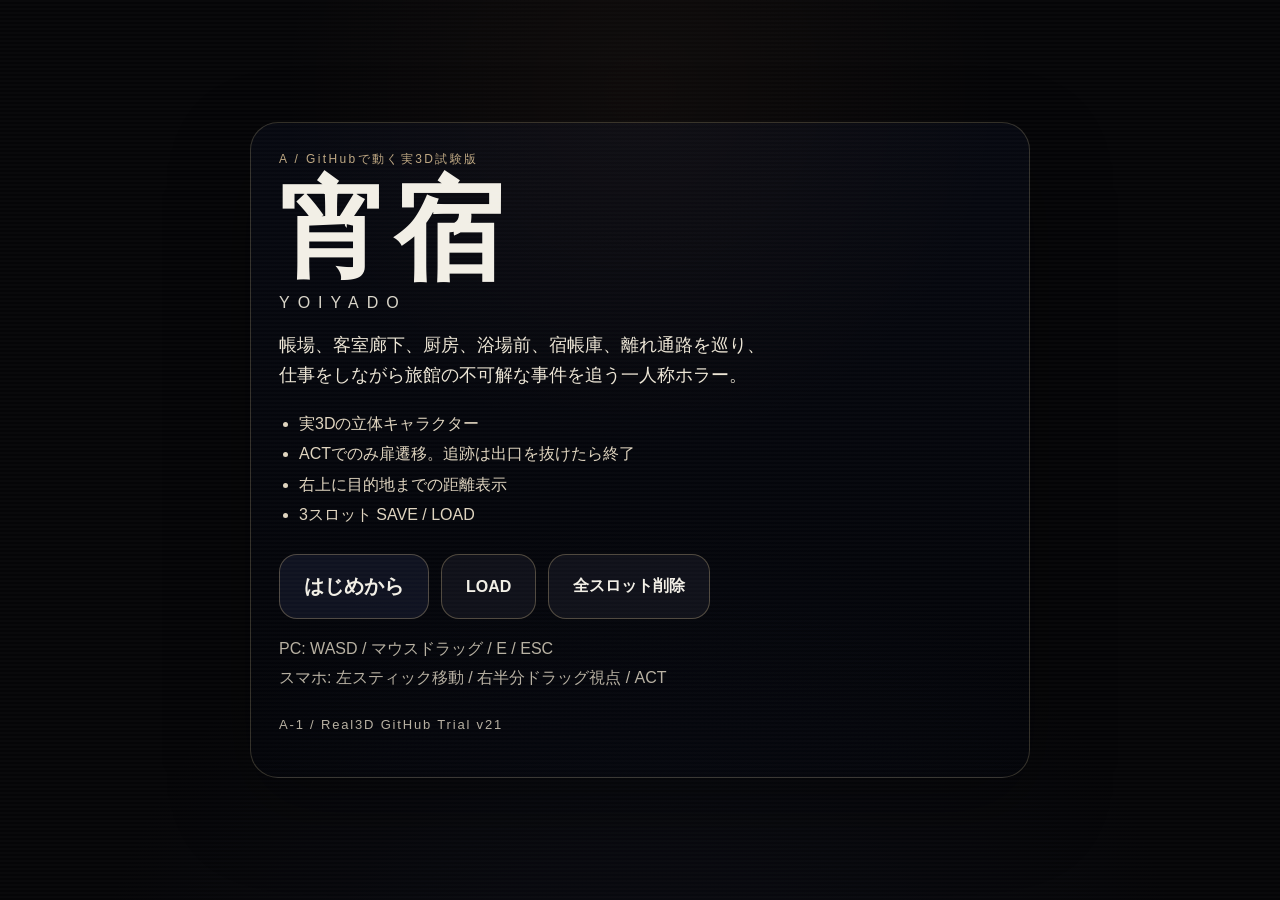
==== commit b9ac4a89: "Add files via upload" ====
--- a/index.html
+++ b/index.html
@@ -16,23 +16,77 @@
       <p class="lead">帳場、客室廊下、厨房、浴場前、宿帳庫、離れ通路を巡り、<br>仕事をしながら旅館の不可解な事件を追う一人称ホラー。</p>
       <ul class="feature-list">
         <li>実3Dの立体キャラクター</li>
-        <li>ACTでのみ扉遷移。追跡リトライと新規開始も修正</li>
+        <li>ACTでのみ扉遷移。追跡は出口を抜けたら終了</li>
         <li>右上に目的地までの距離表示</li>
-        <li>MENUから SAVE / LOAD / HUD ON-OFF</li>
+        <li>3スロット SAVE / LOAD</li>
       </ul>
       <div class="title-actions">
         <a class="main-btn" href="play.html?new=1">はじめから</a>
-        <button class="sub-btn" id="wipe-save">セーブを消す</button>
+        <button class="sub-btn" id="open-title-load">LOAD</button>
+        <button class="sub-btn" id="wipe-save">全スロット削除</button>
       </div>
       <p class="hint">PC: WASD / マウスドラッグ / E / ESC<br>スマホ: 左スティック移動 / 右半分ドラッグ視点 / ACT</p>
-      <p class="version">A-1 / Real3D GitHub Trial v20</p>
+      <p class="version">A-1 / Real3D GitHub Trial v21</p>
     </div>
   </main>
+
+  <div id="title-slot-overlay" class="overlay hidden title-slot-overlay">
+    <div class="menu-card slot-card">
+      <h2>LOAD</h2>
+      <p class="slot-note">読み込むセーブデータを選んでください。</p>
+      <div id="title-slot-list" class="slot-list"></div>
+      <button id="close-title-load">閉じる</button>
+    </div>
+  </div>
+
   <script>
-    document.getElementById('wipe-save').addEventListener('click', function(){
-      localStorage.removeItem('yoiyado_real3d_a1_v20');
-      alert('セーブを削除しました');
-    });
+    (function(){
+      const SAVE_PREFIX = 'yoiyado_real3d_a1_v21_slot_';
+      const overlay = document.getElementById('title-slot-overlay');
+      const list = document.getElementById('title-slot-list');
+      const openBtn = document.getElementById('open-title-load');
+      const closeBtn = document.getElementById('close-title-load');
+      const wipeBtn = document.getElementById('wipe-save');
+
+      function slotKey(n){ return SAVE_PREFIX + n; }
+      function escapeHtml(str){ return String(str).replace(/[&<>"]/g, s => ({'&':'&amp;','<':'&lt;','>':'&gt;','"':'&quot;'}[s])); }
+      function renderSlots(){
+        const labels = { talk_okami:'女将へ', get_tray:'厨房へ', deliver_201:'201号室へ', report_okami:'帳場へ戻る', answer_phone:'浴場前へ', inspect_archive:'宿帳庫へ', escape_archive:'帳場へ逃げる', talk_maid:'仲居へ', inspect_north:'北廊下へ', inspect_detached:'離れ通路へ', escape_detached:'帳場へ逃げる', finale:'女将へ' };
+        list.innerHTML = '';
+        for (let i=1;i<=3;i++){
+          const raw = localStorage.getItem(slotKey(i));
+          const wrap = document.createElement('div');
+          wrap.className = 'slot-row';
+          const btn = document.createElement('button');
+          btn.className = 'slot-btn';
+          if(raw){
+            try{
+              const data = JSON.parse(raw);
+              const area = data.areaLabel || data.area || '不明';
+              const objective = labels[data.step] || data.step || '進行中';
+              btn.innerHTML = '<strong>SLOT ' + i + '</strong><span>' + escapeHtml(area) + ' / ' + escapeHtml(objective) + '</span>';
+              btn.addEventListener('click', ()=>{ location.href = 'play.html?slot=' + i; });
+            }catch(e){
+              btn.innerHTML = '<strong>SLOT ' + i + '</strong><span>読込失敗</span>';
+              btn.disabled = true;
+            }
+          }else{
+            btn.innerHTML = '<strong>SLOT ' + i + '</strong><span>空き</span>';
+            btn.disabled = true;
+          }
+          wrap.appendChild(btn);
+          list.appendChild(wrap);
+        }
+      }
+      openBtn.addEventListener('click', function(){ renderSlots(); overlay.classList.remove('hidden'); });
+      closeBtn.addEventListener('click', function(){ overlay.classList.add('hidden'); });
+      overlay.addEventListener('click', function(e){ if(e.target === overlay) overlay.classList.add('hidden'); });
+      wipeBtn.addEventListener('click', function(){
+        for(let i=1;i<=3;i++) localStorage.removeItem(slotKey(i));
+        alert('3つのセーブスロットを削除しました');
+        renderSlots();
+      });
+    })();
   </script>
 </body>
 </html>
--- a/styles.css
+++ b/styles.css
@@ -86,3 +86,14 @@
   .portrait{min-height:142px;}
   .dialogue-text{font-size:18px;}
 }
+
+
+.slot-card{max-width:min(92vw,560px);}
+.slot-note{margin:0 0 12px; color:#d5c7b3; line-height:1.6;}
+.slot-list{display:grid; gap:10px;}
+.slot-row{display:grid;}
+.slot-btn{appearance:none; width:100%; text-align:left; display:grid; gap:4px; padding:16px 18px; border-radius:18px; border:1px solid rgba(216,193,143,.32); background:rgba(17,19,30,.96); color:var(--text);}
+.slot-btn strong{font-size:16px; letter-spacing:.08em;}
+.slot-btn span{font-size:14px; color:#d5c7b3;}
+.slot-btn:disabled{opacity:.48;}
+.title-slot-overlay{z-index:6;}
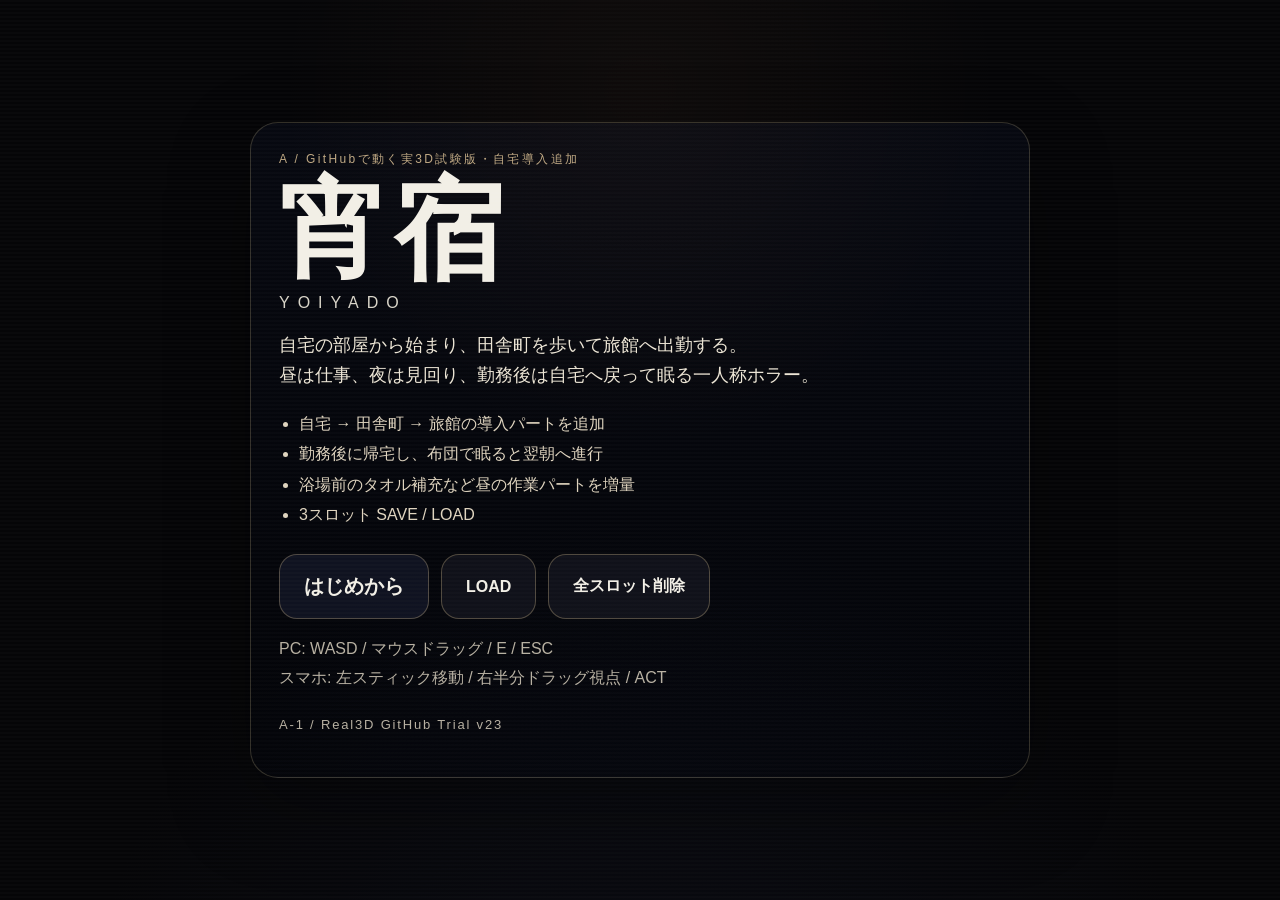
==== commit 0b318250: "Add files via upload" ====
--- a/index.html
+++ b/index.html
@@ -10,14 +10,14 @@
   <div class="crt"></div>
   <main class="title-shell">
     <div class="title-card">
-      <p class="eyebrow">A / GitHubで動く実3D試験版</p>
+      <p class="eyebrow">A / GitHubで動く実3D試験版・自宅導入追加</p>
       <h1>宵宿</h1>
       <p class="roman">YOIYADO</p>
-      <p class="lead">帳場、客室廊下、厨房、浴場前、宿帳庫、離れ通路を巡り、<br>仕事をしながら旅館の不可解な事件を追う一人称ホラー。</p>
+      <p class="lead">自宅の部屋から始まり、田舎町を歩いて旅館へ出勤する。<br>昼は仕事、夜は見回り、勤務後は自宅へ戻って眠る一人称ホラー。</p>
       <ul class="feature-list">
-        <li>実3Dの立体キャラクター</li>
-        <li>ACTでのみ扉遷移。追跡は出口を抜けたら終了</li>
-        <li>右上に目的地までの距離表示</li>
+        <li>自宅 → 田舎町 → 旅館の導入パートを追加</li>
+        <li>勤務後に帰宅し、布団で眠ると翌朝へ進行</li>
+        <li>浴場前のタオル補充など昼の作業パートを増量</li>
         <li>3スロット SAVE / LOAD</li>
       </ul>
       <div class="title-actions">
@@ -26,7 +26,7 @@
         <button class="sub-btn" id="wipe-save">全スロット削除</button>
       </div>
       <p class="hint">PC: WASD / マウスドラッグ / E / ESC<br>スマホ: 左スティック移動 / 右半分ドラッグ視点 / ACT</p>
-      <p class="version">A-1 / Real3D GitHub Trial v21</p>
+      <p class="version">A-1 / Real3D GitHub Trial v23</p>
     </div>
   </main>
 
@@ -41,7 +41,7 @@
 
   <script>
     (function(){
-      const SAVE_PREFIX = 'yoiyado_real3d_a1_v21_slot_';
+      const SAVE_PREFIX = 'yoiyado_real3d_a1_v23_slot_';
       const overlay = document.getElementById('title-slot-overlay');
       const list = document.getElementById('title-slot-list');
       const openBtn = document.getElementById('open-title-load');
@@ -51,7 +51,7 @@
       function slotKey(n){ return SAVE_PREFIX + n; }
       function escapeHtml(str){ return String(str).replace(/[&<>"]/g, s => ({'&':'&amp;','<':'&lt;','>':'&gt;','"':'&quot;'}[s])); }
       function renderSlots(){
-        const labels = { talk_okami:'女将へ', get_tray:'厨房へ', deliver_201:'201号室へ', report_okami:'帳場へ戻る', answer_phone:'浴場前へ', inspect_archive:'宿帳庫へ', escape_archive:'帳場へ逃げる', talk_maid:'仲居へ', inspect_north:'北廊下へ', inspect_detached:'離れ通路へ', escape_detached:'帳場へ逃げる', finale:'女将へ' };
+        const labels = { start_note:'机へ', leave_home:'玄関へ', walk_to_ryokan:'旅館入口へ', talk_okami:'女将へ', get_tray:'厨房へ', deliver_201:'201号室へ', report_okami:'帳場へ戻る', restock_towels:'浴場前へ', answer_phone:'浴場前へ', inspect_archive:'宿帳庫へ', escape_archive:'帳場へ逃げる', sleep_day1:'布団へ', leave_home_day2:'玄関へ', commute_day2:'旅館入口へ', talk_maid:'仲居へ', inspect_north:'北廊下へ', inspect_detached:'離れ通路へ', escape_detached:'帳場へ逃げる', finale:'女将へ' };
         list.innerHTML = '';
         for (let i=1;i<=3;i++){
           const raw = localStorage.getItem(slotKey(i));
--- a/styles.css
+++ b/styles.css
@@ -53,7 +53,7 @@
 .objective-sub{margin-top:6px; color:#cbc0a7;}
 .prompt{position:absolute; left:50%; bottom:calc(var(--safe-bottom) + 30px); transform:translateX(-50%); min-width:220px; padding:12px 20px; border-radius:999px; text-align:center; font-weight:700; opacity:0; transition:.18s ease;}
 .prompt.show{opacity:1;}
-#minimap{position:absolute; top:calc(var(--safe-top) + 86px); right:calc(var(--safe-right) + 14px); width:220px; height:130px; border-radius:22px; padding:0;}
+#minimap{position:absolute; top:calc(var(--safe-top) + 86px); right:calc(var(--safe-right) + 14px); width:270px; height:150px; border-radius:22px; padding:0;}
 .joystick-zone{position:absolute; z-index:3; left:calc(var(--safe-left) + 18px); bottom:calc(var(--safe-bottom) + 18px); width:150px; height:150px; pointer-events:auto; touch-action:none;}
 .move-label{position:absolute; left:14px; top:10px; color:rgba(203,195,178,.62); font-size:12px; letter-spacing:.18em;}
 .joystick-base{position:absolute; inset:0; border-radius:28px; display:grid; place-items:center; background:rgba(6,8,15,.28); border:1px solid rgba(177,162,122,.14); box-shadow:0 10px 22px rgba(0,0,0,.14);} 
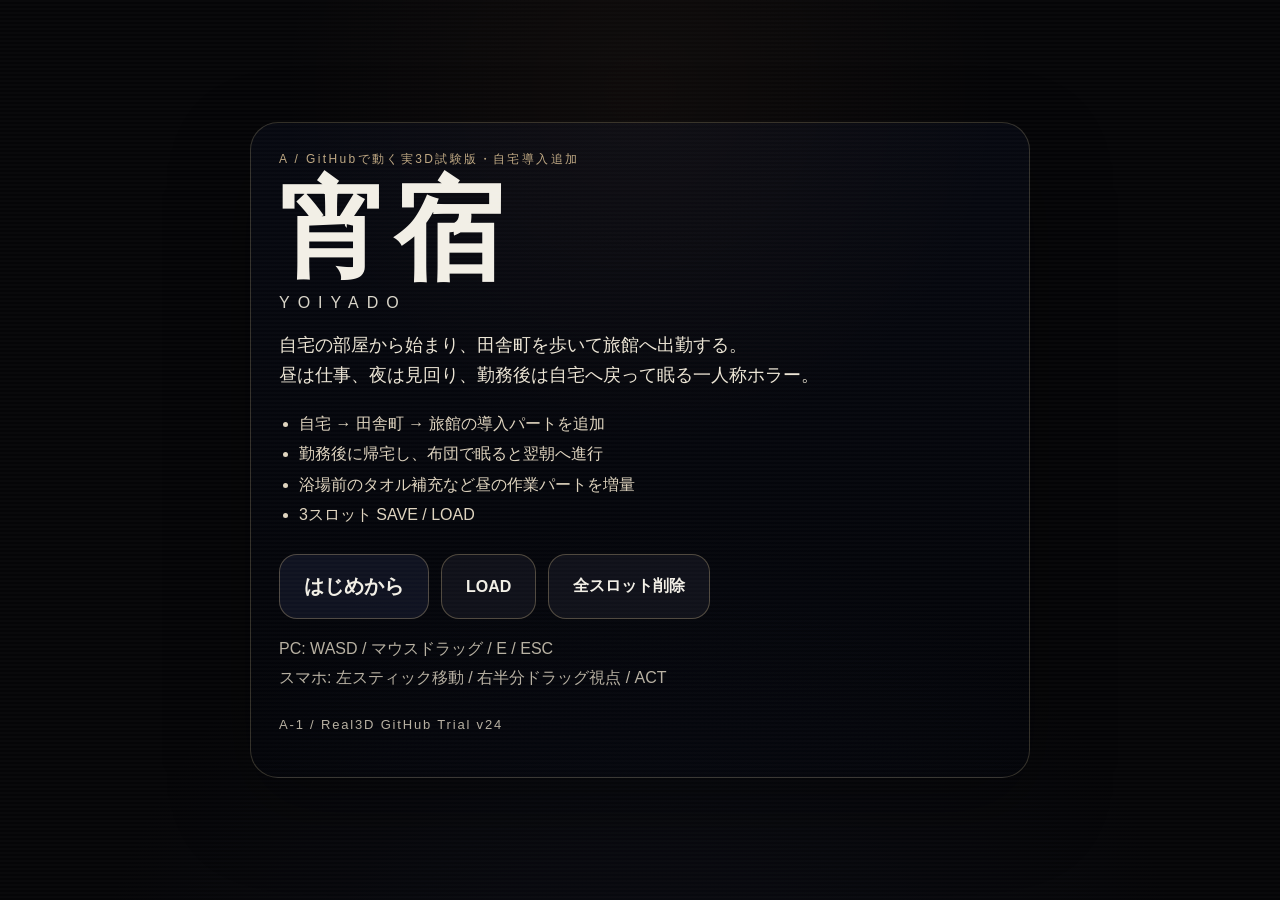
==== commit 9cd38e63: "Add files via upload" ====
--- a/index.html
+++ b/index.html
@@ -26,7 +26,7 @@
         <button class="sub-btn" id="wipe-save">全スロット削除</button>
       </div>
       <p class="hint">PC: WASD / マウスドラッグ / E / ESC<br>スマホ: 左スティック移動 / 右半分ドラッグ視点 / ACT</p>
-      <p class="version">A-1 / Real3D GitHub Trial v23</p>
+      <p class="version">A-1 / Real3D GitHub Trial v24</p>
     </div>
   </main>
 
@@ -41,7 +41,7 @@
 
   <script>
     (function(){
-      const SAVE_PREFIX = 'yoiyado_real3d_a1_v23_slot_';
+      const SAVE_PREFIX = 'yoiyado_real3d_a1_v24_slot_';
       const overlay = document.getElementById('title-slot-overlay');
       const list = document.getElementById('title-slot-list');
       const openBtn = document.getElementById('open-title-load');
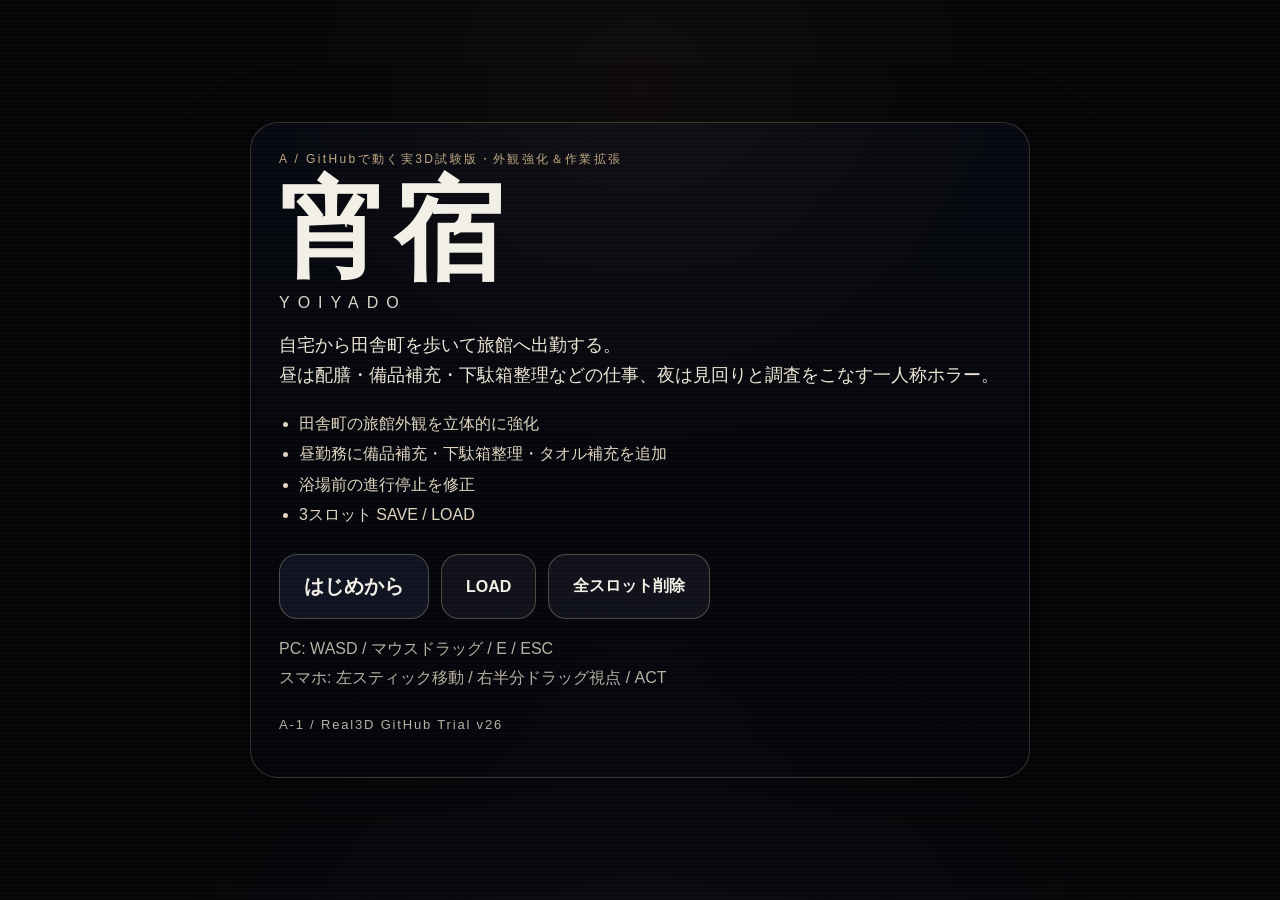
==== commit 9356b7d2: "Add files via upload" ====
--- a/index.html
+++ b/index.html
@@ -3,21 +3,21 @@
 <head>
   <meta charset="utf-8">
   <meta name="viewport" content="width=device-width, initial-scale=1, maximum-scale=1, user-scalable=no, viewport-fit=cover">
-  <title>宵宿 A-1 Real3D Test</title>
+  <title>宵宿 A-1 Real3D Test v26</title>
   <link rel="stylesheet" href="styles.css">
 </head>
 <body class="title-body">
   <div class="crt"></div>
   <main class="title-shell">
     <div class="title-card">
-      <p class="eyebrow">A / GitHubで動く実3D試験版・自宅導入追加</p>
+      <p class="eyebrow">A / GitHubで動く実3D試験版・外観強化＆作業拡張</p>
       <h1>宵宿</h1>
       <p class="roman">YOIYADO</p>
-      <p class="lead">自宅の部屋から始まり、田舎町を歩いて旅館へ出勤する。<br>昼は仕事、夜は見回り、勤務後は自宅へ戻って眠る一人称ホラー。</p>
+      <p class="lead">自宅から田舎町を歩いて旅館へ出勤する。<br>昼は配膳・備品補充・下駄箱整理などの仕事、夜は見回りと調査をこなす一人称ホラー。</p>
       <ul class="feature-list">
-        <li>自宅 → 田舎町 → 旅館の導入パートを追加</li>
-        <li>勤務後に帰宅し、布団で眠ると翌朝へ進行</li>
-        <li>浴場前のタオル補充など昼の作業パートを増量</li>
+        <li>田舎町の旅館外観を立体的に強化</li>
+        <li>昼勤務に備品補充・下駄箱整理・タオル補充を追加</li>
+        <li>浴場前の進行停止を修正</li>
         <li>3スロット SAVE / LOAD</li>
       </ul>
       <div class="title-actions">
@@ -26,7 +26,7 @@
         <button class="sub-btn" id="wipe-save">全スロット削除</button>
       </div>
       <p class="hint">PC: WASD / マウスドラッグ / E / ESC<br>スマホ: 左スティック移動 / 右半分ドラッグ視点 / ACT</p>
-      <p class="version">A-1 / Real3D GitHub Trial v24</p>
+      <p class="version">A-1 / Real3D GitHub Trial v26</p>
     </div>
   </main>
 
@@ -41,7 +41,7 @@
 
   <script>
     (function(){
-      const SAVE_PREFIX = 'yoiyado_real3d_a1_v24_slot_';
+      const SAVE_PREFIX = 'yoiyado_real3d_a1_v26_slot_';
       const overlay = document.getElementById('title-slot-overlay');
       const list = document.getElementById('title-slot-list');
       const openBtn = document.getElementById('open-title-load');
@@ -51,7 +51,7 @@
       function slotKey(n){ return SAVE_PREFIX + n; }
       function escapeHtml(str){ return String(str).replace(/[&<>"]/g, s => ({'&':'&amp;','<':'&lt;','>':'&gt;','"':'&quot;'}[s])); }
       function renderSlots(){
-        const labels = { start_note:'机へ', leave_home:'玄関へ', walk_to_ryokan:'旅館入口へ', talk_okami:'女将へ', get_tray:'厨房へ', deliver_201:'201号室へ', report_okami:'帳場へ戻る', restock_towels:'浴場前へ', answer_phone:'浴場前へ', inspect_archive:'宿帳庫へ', escape_archive:'帳場へ逃げる', sleep_day1:'布団へ', leave_home_day2:'玄関へ', commute_day2:'旅館入口へ', talk_maid:'仲居へ', inspect_north:'北廊下へ', inspect_detached:'離れ通路へ', escape_detached:'帳場へ逃げる', finale:'女将へ' };
+        const labels = { start_note:'机へ', leave_home:'玄関へ', walk_to_ryokan:'旅館入口へ', talk_okami:'女将へ', get_tray:'厨房へ', deliver_201:'201号室へ', report_okami:'帳場へ戻る', stock_amenities:'戸棚へ', place_amenities:'備品箱へ', arrange_slippers:'下駄箱前へ', restock_towels:'浴場前へ', answer_phone:'浴場前へ', inspect_archive:'宿帳庫へ', escape_archive:'帳場へ逃げる', sleep_day1:'布団へ', leave_home_day2:'玄関へ', commute_day2:'旅館入口へ', talk_maid:'仲居へ', inspect_north:'北廊下へ', inspect_detached:'離れ通路へ', escape_detached:'帳場へ逃げる', finale:'女将へ' };
         list.innerHTML = '';
         for (let i=1;i<=3;i++){
           const raw = localStorage.getItem(slotKey(i));
--- a/styles.css
+++ b/styles.css
@@ -51,8 +51,12 @@
 .objective-title{font-size:12px; letter-spacing:.18em; color:var(--sub); margin-bottom:8px;}
 .objective-text{font-size:24px; font-weight:800; line-height:1.35;}
 .objective-sub{margin-top:6px; color:#cbc0a7;}
-.prompt{position:absolute; left:50%; bottom:calc(var(--safe-bottom) + 30px); transform:translateX(-50%); min-width:220px; padding:12px 20px; border-radius:999px; text-align:center; font-weight:700; opacity:0; transition:.18s ease;}
+.prompt{position:absolute; top:calc(var(--safe-top) + 132px); left:calc(var(--safe-left) + 168px); bottom:auto; transform:none; min-width:220px; max-width:min(46vw, 360px); padding:12px 18px; border-radius:18px; text-align:center; font-weight:700; opacity:0; transition:.18s ease; z-index:3; pointer-events:none; white-space:nowrap; overflow:hidden; text-overflow:ellipsis;}
 .prompt.show{opacity:1;}
+@media (max-width: 900px){
+  .prompt{top:calc(var(--safe-top) + 146px); left:calc(var(--safe-left) + 122px); max-width:min(52vw, 280px); font-size:14px; padding:10px 14px;}
+}
+
 #minimap{position:absolute; top:calc(var(--safe-top) + 86px); right:calc(var(--safe-right) + 14px); width:270px; height:150px; border-radius:22px; padding:0;}
 .joystick-zone{position:absolute; z-index:3; left:calc(var(--safe-left) + 18px); bottom:calc(var(--safe-bottom) + 18px); width:150px; height:150px; pointer-events:auto; touch-action:none;}
 .move-label{position:absolute; left:14px; top:10px; color:rgba(203,195,178,.62); font-size:12px; letter-spacing:.18em;}
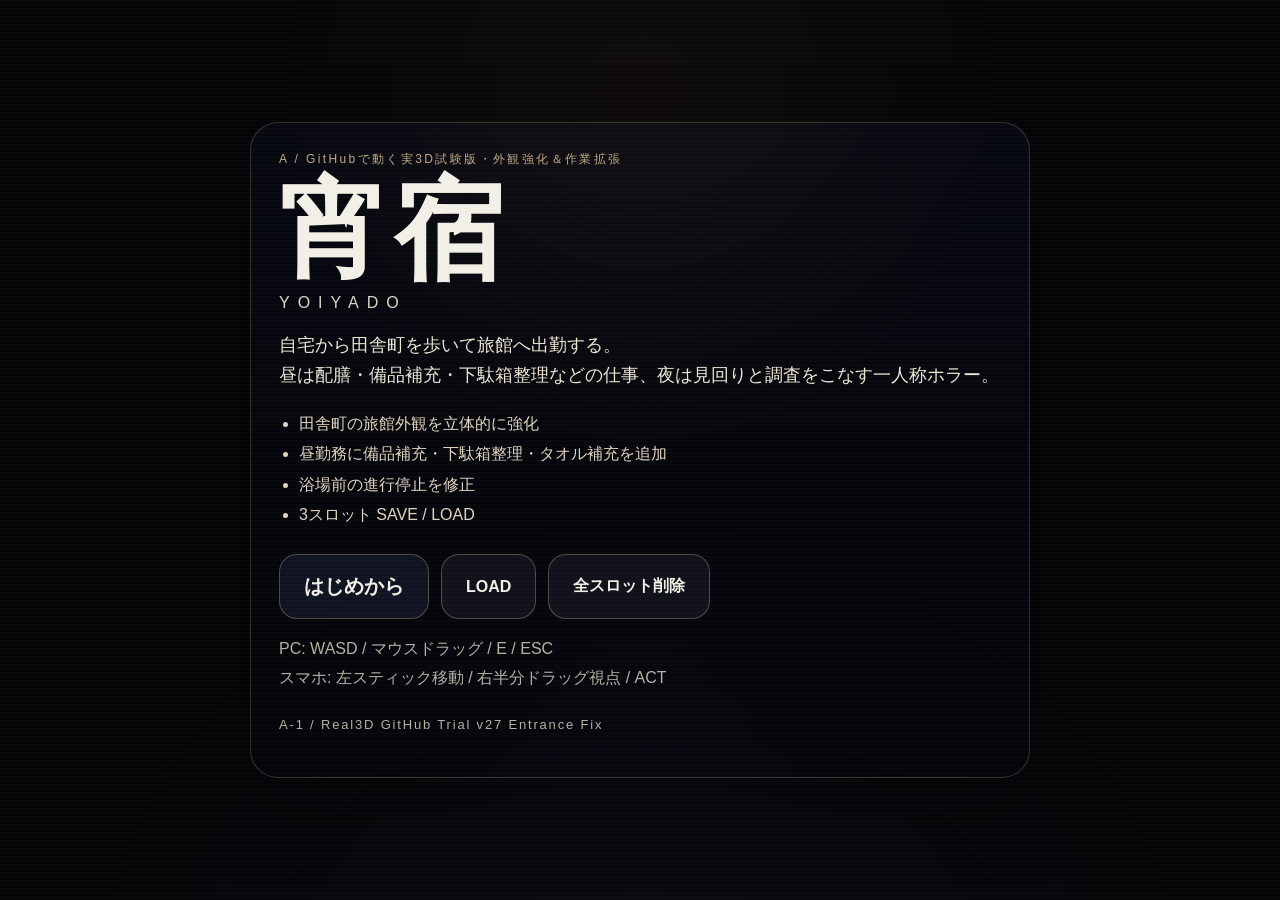
==== commit e2eeedc0: "Add files via upload" ====
--- a/index.html
+++ b/index.html
@@ -3,8 +3,8 @@
 <head>
   <meta charset="utf-8">
   <meta name="viewport" content="width=device-width, initial-scale=1, maximum-scale=1, user-scalable=no, viewport-fit=cover">
-  <title>宵宿 A-1 Real3D Test v26</title>
-  <link rel="stylesheet" href="styles.css">
+  <title>宵宿 A-1 Real3D Test v27</title>
+  <link rel="stylesheet" href="styles.css?v=27">
 </head>
 <body class="title-body">
   <div class="crt"></div>
@@ -26,7 +26,7 @@
         <button class="sub-btn" id="wipe-save">全スロット削除</button>
       </div>
       <p class="hint">PC: WASD / マウスドラッグ / E / ESC<br>スマホ: 左スティック移動 / 右半分ドラッグ視点 / ACT</p>
-      <p class="version">A-1 / Real3D GitHub Trial v26</p>
+      <p class="version">A-1 / Real3D GitHub Trial v27 Entrance Fix</p>
     </div>
   </main>
 
@@ -41,7 +41,7 @@
 
   <script>
     (function(){
-      const SAVE_PREFIX = 'yoiyado_real3d_a1_v26_slot_';
+      const SAVE_PREFIX = 'yoiyado_real3d_a1_v27_slot_';
       const overlay = document.getElementById('title-slot-overlay');
       const list = document.getElementById('title-slot-list');
       const openBtn = document.getElementById('open-title-load');
